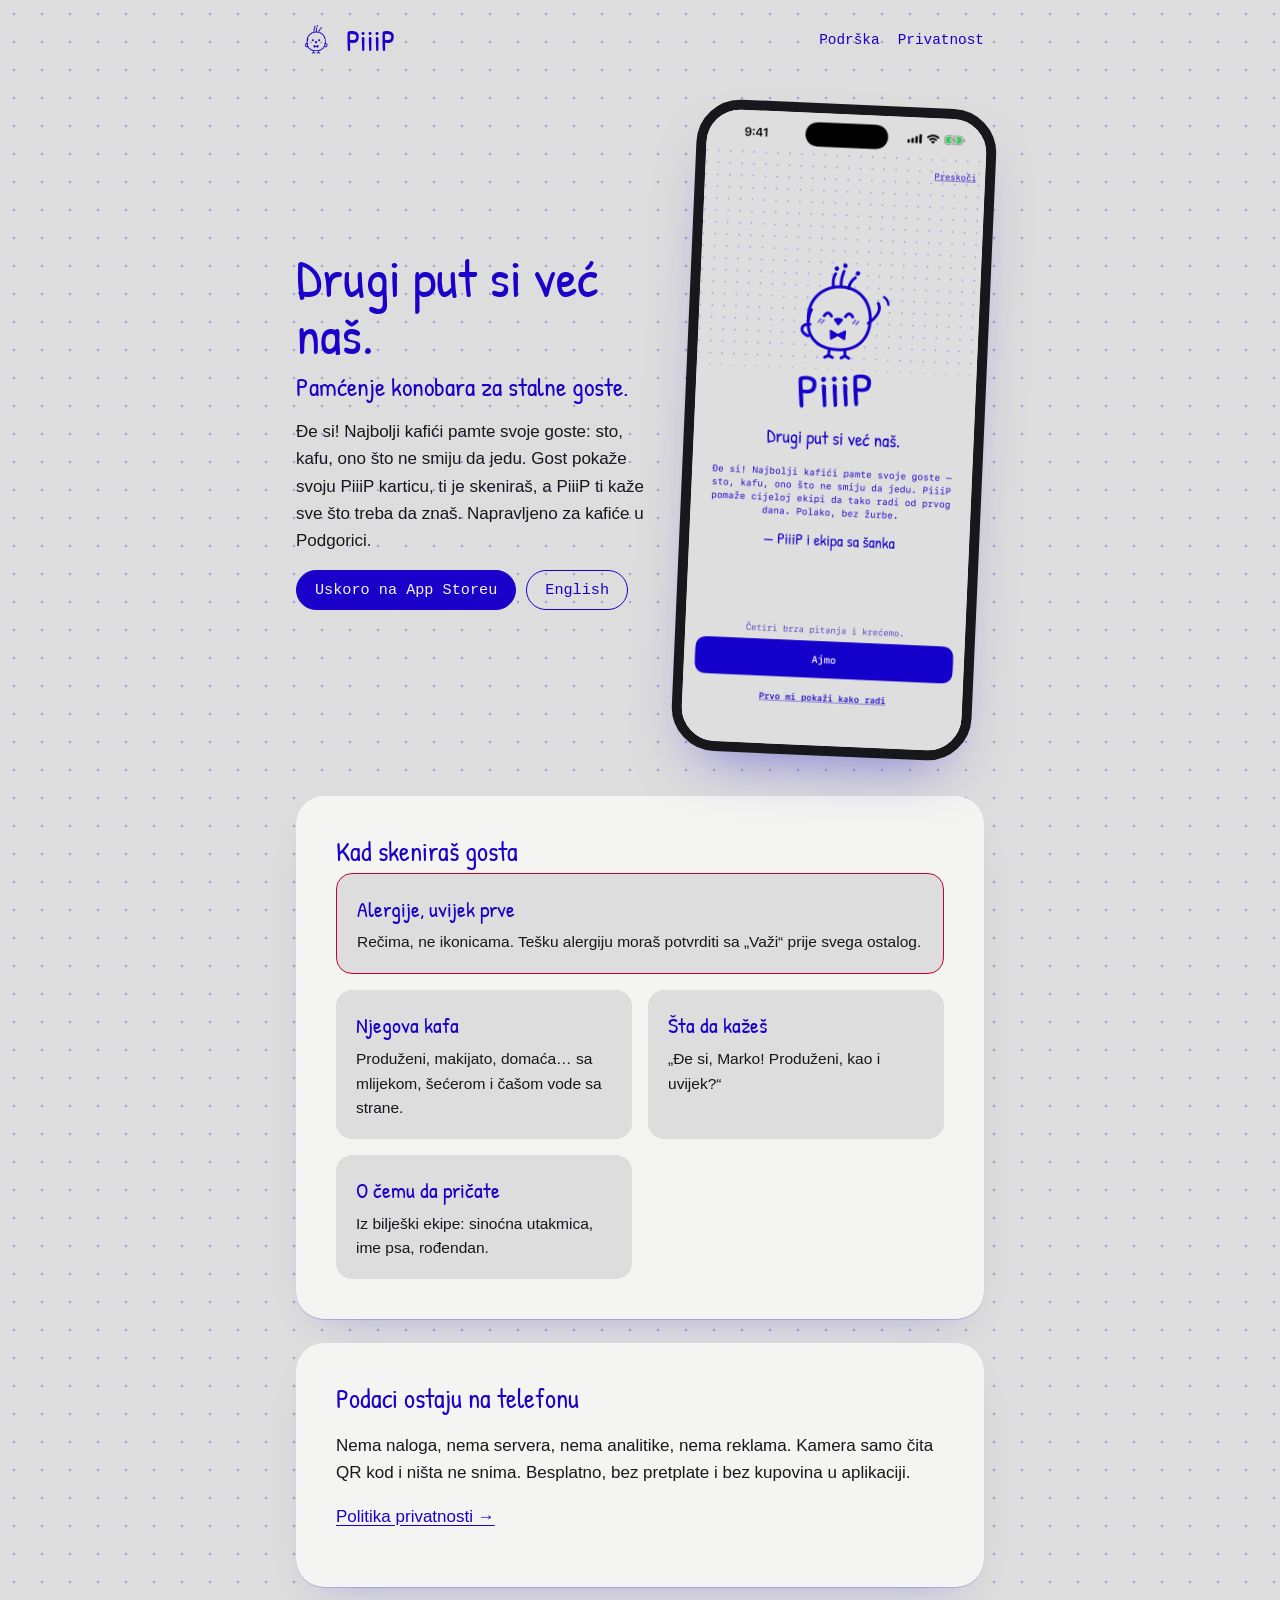
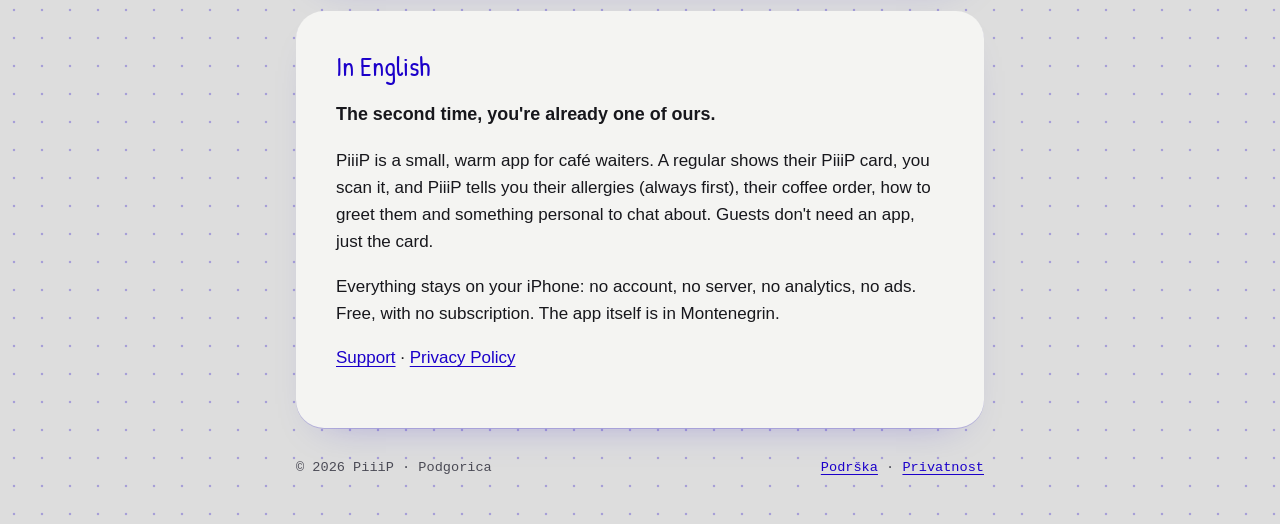
==== index.html @ 48791858 "feat: PiiiP landing, privacy policy and support pages Co-Authored-By: Claude Opus 5.5 <noreply@anthr" ====
<!doctype html>
<html lang="sr-Latn-ME">
<head>
<meta charset="utf-8">
<meta name="viewport" content="width=device-width, initial-scale=1">
<title>PiiiP – Drugi put si već naš</title>
<meta name="description" content="PiiiP je mala aplikacija za konobare: skeniraš karticu stalnog gosta i znaš njegovu kafu, alergije i šta da ga pitaš. / A small app for waiters: scan a regular's card and know their coffee, allergies and what to chat about.">
<link rel="icon" type="image/png" href="assets/favicon.png">
<link rel="apple-touch-icon" href="assets/apple-touch-icon.png">
<link rel="preconnect" href="https://fonts.googleapis.com">
<link rel="preconnect" href="https://fonts.gstatic.com" crossorigin>
<link rel="stylesheet" href="https://fonts.googleapis.com/css2?family=Patrick+Hand&display=swap">
<link rel="stylesheet" href="assets/site.css">
</head>
<body>
<header class="site-head">
  <div class="wrap">
    <a class="brand" href="./"><img src="assets/icon.png" width="40" height="40" alt=""><span>PiiiP</span></a>
    <nav class="site-nav" aria-label="Glavni meni">
      <a href="support/">Podrška</a>
      <a href="privacy/">Privatnost</a>
    </nav>
  </div>
</header>

<main class="wrap">
  <section class="hero" aria-labelledby="hero-title">
    <div>
      <h1 id="hero-title">Drugi put si već naš.</h1>
      <p class="tagline">Pamćenje konobara za stalne goste.</p>
      <p>Đe si! Najbolji kafići pamte svoje goste: sto, kafu, ono što ne smiju da jedu. Gost pokaže svoju PiiiP karticu, ti je skeniraš, a PiiiP ti kaže sve što treba da znaš. Napravljeno za kafiće u Podgorici.</p>
      <div class="badge-row">
        <span class="pill solid">Uskoro na App Storeu</span>
        <a class="pill ghost" href="#en">English</a>
      </div>
    </div>
    <div class="phone">
      <img src="assets/screen-welcome.png" width="600" height="1303" alt="PiiiP, ptić sa leptir mašnom, na uvodnom ekranu: „Drugi put si već naš.“" fetchpriority="high">
    </div>
  </section>

  <section class="card" aria-labelledby="how-title">
    <h2 id="how-title" style="margin-top:0">Kad skeniraš gosta</h2>
    <ul class="features">
      <li><h3>Alergije, uvijek prve</h3><p>Rečima, ne ikonicama. Tešku alergiju moraš potvrditi sa „Važi“ prije svega ostalog.</p></li>
      <li><h3>Njegova kafa</h3><p>Produženi, makijato, domaća… sa mlijekom, šećerom i čašom vode sa strane.</p></li>
      <li><h3>Šta da kažeš</h3><p>„Đe si, Marko! Produženi, kao i uvijek?“</p></li>
      <li><h3>O čemu da pričate</h3><p>Iz bilješki ekipe: sinoćna utakmica, ime psa, rođendan.</p></li>
    </ul>
  </section>

  <section class="card" aria-labelledby="data-title">
    <h2 id="data-title" style="margin-top:0">Podaci ostaju na telefonu</h2>
    <p>Nema naloga, nema servera, nema analitike, nema reklama. Kamera samo čita QR kod i ništa ne snima. Besplatno, bez pretplate i bez kupovina u aplikaciji.</p>
    <p><a href="privacy/">Politika privatnosti →</a></p>
  </section>

  <section id="en" class="card" lang="en" aria-labelledby="en-title">
    <h2 id="en-title" style="margin-top:0">In English</h2>
    <p class="lead">The second time, you're already one of ours.</p>
    <p>PiiiP is a small, warm app for café waiters. A regular shows their PiiiP card, you scan it, and PiiiP tells you their allergies (always first), their coffee order, how to greet them and something personal to chat about. Guests don't need an app, just the card.</p>
    <p>Everything stays on your iPhone: no account, no server, no analytics, no ads. Free, with no subscription. The app itself is in Montenegrin.</p>
    <p><a href="support/#en">Support</a> · <a href="privacy/#en">Privacy Policy</a></p>
  </section>
</main>

<footer class="site-foot">
  <div class="wrap">
    <span>© 2026 PiiiP · Podgorica</span>
    <span><a href="support/">Podrška</a> · <a href="privacy/">Privatnost</a></span>
  </div>
</footer>
</body>
</html>
---- assets/site.css ----
/* PiiiP site: grey paper, one cobalt ink, hand-lettered display. Same rules as the app. */
:root {
  --paper: #DDDDDD;
  --card: #F4F4F2;
  --ink: #1B00CA;
  --ink-soft: rgba(27, 0, 202, 0.55);
  --dot: rgba(27, 0, 202, 0.28);
  --text: #17171C;
  --soft: #4A4A55;
  --rule: rgba(27, 0, 202, 0.18);
  --todo-bg: #FFF3B0;
  --todo-text: #3A3000;

  --font-hand: "Patrick Hand", "Comic Sans MS", cursive;
  --font-body: -apple-system, BlinkMacSystemFont, "Segoe UI", Roboto, "Helvetica Neue", Arial, sans-serif;
  --font-mono: ui-monospace, "SF Mono", Menlo, Consolas, monospace;

  --radius-tile: 16px;
  --radius-card: 28px;
  --ease-out: cubic-bezier(0.16, 1, 0.3, 1);
  color-scheme: light dark;
}

@media (prefers-color-scheme: dark) {
  :root:not([data-theme="light"]) {
    --paper: #14141A;
    --card: #1E1E26;
    --ink: #A9A0FF;
    --ink-soft: rgba(169, 160, 255, 0.6);
    --dot: rgba(169, 160, 255, 0.22);
    --text: #EDEDF2;
    --soft: #B4B4C0;
    --rule: rgba(169, 160, 255, 0.22);
    --todo-bg: #4A4000;
    --todo-text: #FFF3B0;
  }
}

* { box-sizing: border-box; }

body {
  margin: 0;
  background-color: var(--paper);
  background-image: radial-gradient(var(--dot) 1.4px, transparent 1.6px);
  background-size: 28px 28px;
  color: var(--text);
  font: 17px/1.6 var(--font-body);
  -webkit-font-smoothing: antialiased;
}

a { color: var(--ink); text-underline-offset: 3px; }
a:hover { text-decoration-thickness: 2px; }
a:focus-visible { outline: 2px solid var(--ink); outline-offset: 3px; border-radius: 4px; }

.wrap { max-width: 720px; margin: 0 auto; padding: 0 16px; }

/* Header */
.site-head { padding: 20px 0; }
.site-head .wrap { display: flex; align-items: center; justify-content: space-between; gap: 16px; }
.brand { display: flex; align-items: center; gap: 10px; text-decoration: none; }
.brand img { width: 40px; height: 40px; border-radius: 10px; }
.brand span { font: 1.9rem/1 var(--font-hand); color: var(--ink); }
.site-nav { display: flex; gap: 18px; font: 0.9rem var(--font-mono); }
.site-nav a { text-decoration: none; }
.site-nav a[aria-current="page"] { text-decoration: underline; }

/* Cards */
.card {
  background: var(--card);
  border-radius: var(--radius-card);
  padding: 32px 24px;
  margin-bottom: 24px;
  box-shadow: 0 1px 0 var(--rule), 0 18px 40px -28px rgba(27, 0, 202, 0.35);
}
@media (min-width: 600px) { .card { padding: 40px 40px; } }

h1, h2, h3 { font-family: var(--font-hand); color: var(--ink); font-weight: 400; }
h1 { font-size: clamp(2.4rem, 1.6rem + 3vw, 3.4rem); line-height: 1.05; margin: 0 0 8px; }
h2 { font-size: 1.7rem; line-height: 1.15; margin: 32px 0 6px; }
h3 { font-size: 1.35rem; margin: 24px 0 4px; }

.meta { font: 0.85rem var(--font-mono); color: var(--soft); margin: 0 0 20px; }
.lead { font-size: 1.12rem; font-weight: 600; }
.soft { color: var(--soft); }
ul { padding-left: 1.2em; }
li + li { margin-top: 4px; }

.lang-switch { font: 0.9rem var(--font-mono); margin: 8px 0 20px; }

.todo { background: var(--todo-bg); color: var(--todo-text); padding: 0 4px; border-radius: 4px; }

/* Landing */
.hero { display: grid; gap: 32px; align-items: center; padding: 24px 0 40px; }
@media (min-width: 720px) { .hero { grid-template-columns: 1.15fr 0.85fr; } }
.hero .tagline { font: 1.6rem/1.2 var(--font-hand); color: var(--ink); margin: 0 0 16px; }
.hero p { margin: 0 0 16px; }
.phone {
  justify-self: center;
  width: min(300px, 80vw);
  aspect-ratio: 600 / 1303;
  border-radius: 44px;
  border: 10px solid #17171C;
  overflow: hidden;
  background: var(--card);
  transform: rotate(2.5deg);
  box-shadow: 0 30px 60px -30px rgba(27, 0, 202, 0.5);
  transition: transform 500ms var(--ease-out);
}
.phone:hover { transform: rotate(0deg) translateY(-4px); }
.phone img { width: 100%; height: 100%; display: block; object-fit: cover; }

.badge-row { display: flex; flex-wrap: wrap; gap: 10px; margin-top: 8px; }
.pill {
  display: inline-block;
  padding: 10px 18px;
  border-radius: 999px;
  font: 0.95rem var(--font-mono);
  text-decoration: none;
  border: 1.5px solid var(--ink);
  transition: transform 150ms var(--ease-out), background-color 150ms;
}
.pill:active { transform: scale(0.97); }
.pill.solid { background: var(--ink); color: var(--card); }
.pill.solid:hover { background: var(--text); border-color: var(--text); }
.pill.ghost:hover { background: var(--rule); }

.features { display: grid; gap: 16px; margin: 0; padding: 0; list-style: none; }
@media (min-width: 600px) { .features { grid-template-columns: 1fr 1fr; } }
.features li { background: var(--paper); border-radius: var(--radius-tile); padding: 18px 20px; margin: 0; }
.features li:first-child { grid-column: 1 / -1; border: 1.5px solid #D2002A; }
.features h3 { margin: 0 0 4px; }
.features p { margin: 0; font-size: 0.97rem; }

/* FAQ */
details { border-top: 1px solid var(--rule); padding: 14px 0; }
details:last-of-type { border-bottom: 1px solid var(--rule); }
summary { cursor: pointer; font: 1.3rem/1.3 var(--font-hand); color: var(--ink); list-style: none; }
summary::-webkit-details-marker { display: none; }
summary::before { content: "+"; display: inline-block; width: 1.2em; transition: transform 200ms var(--ease-out); }
details[open] summary::before { transform: rotate(45deg); }
details p { margin: 8px 0 0 1.2em; }

/* Footer */
.site-foot { padding: 8px 0 48px; font: 0.85rem var(--font-mono); color: var(--soft); }
.site-foot .wrap { display: flex; flex-wrap: wrap; gap: 8px 20px; justify-content: space-between; }

@media (prefers-reduced-motion: reduce) {
  *, *::before { transition: none !important; }
  .phone { transform: none; }
}
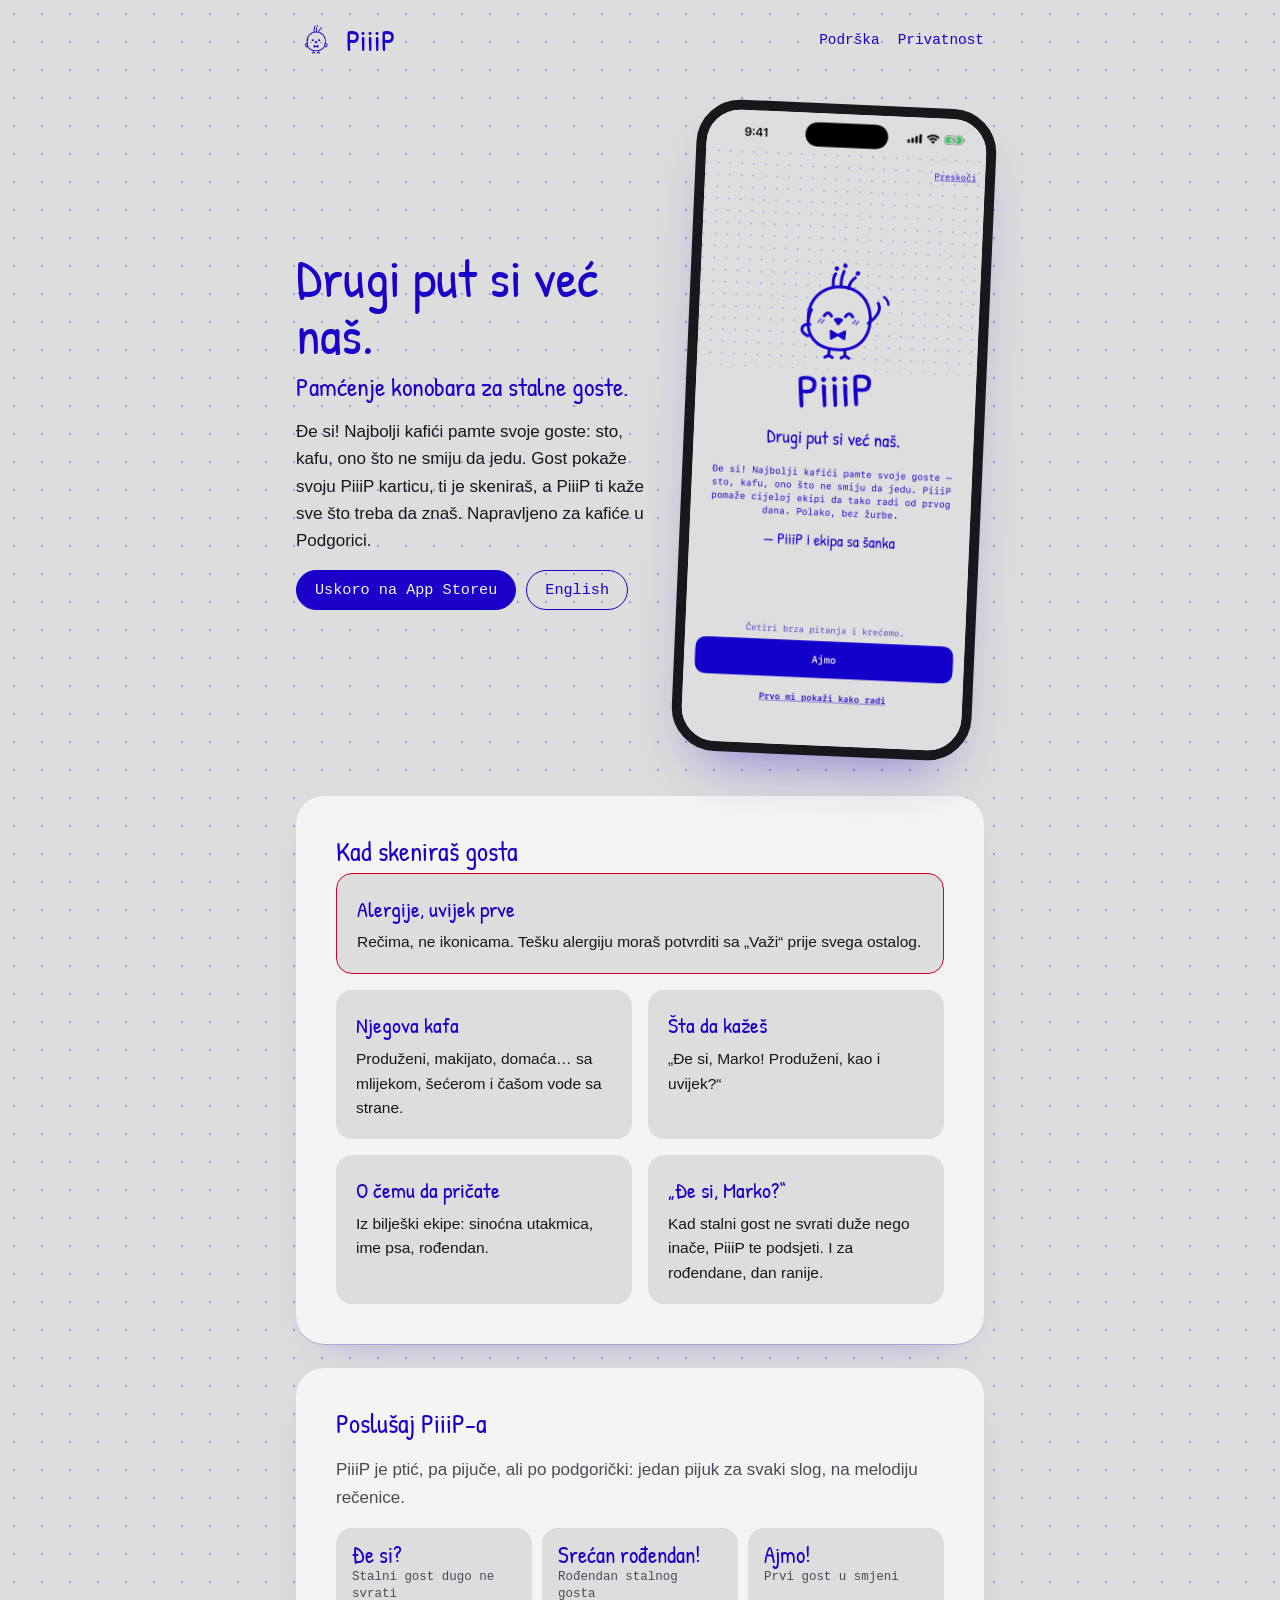
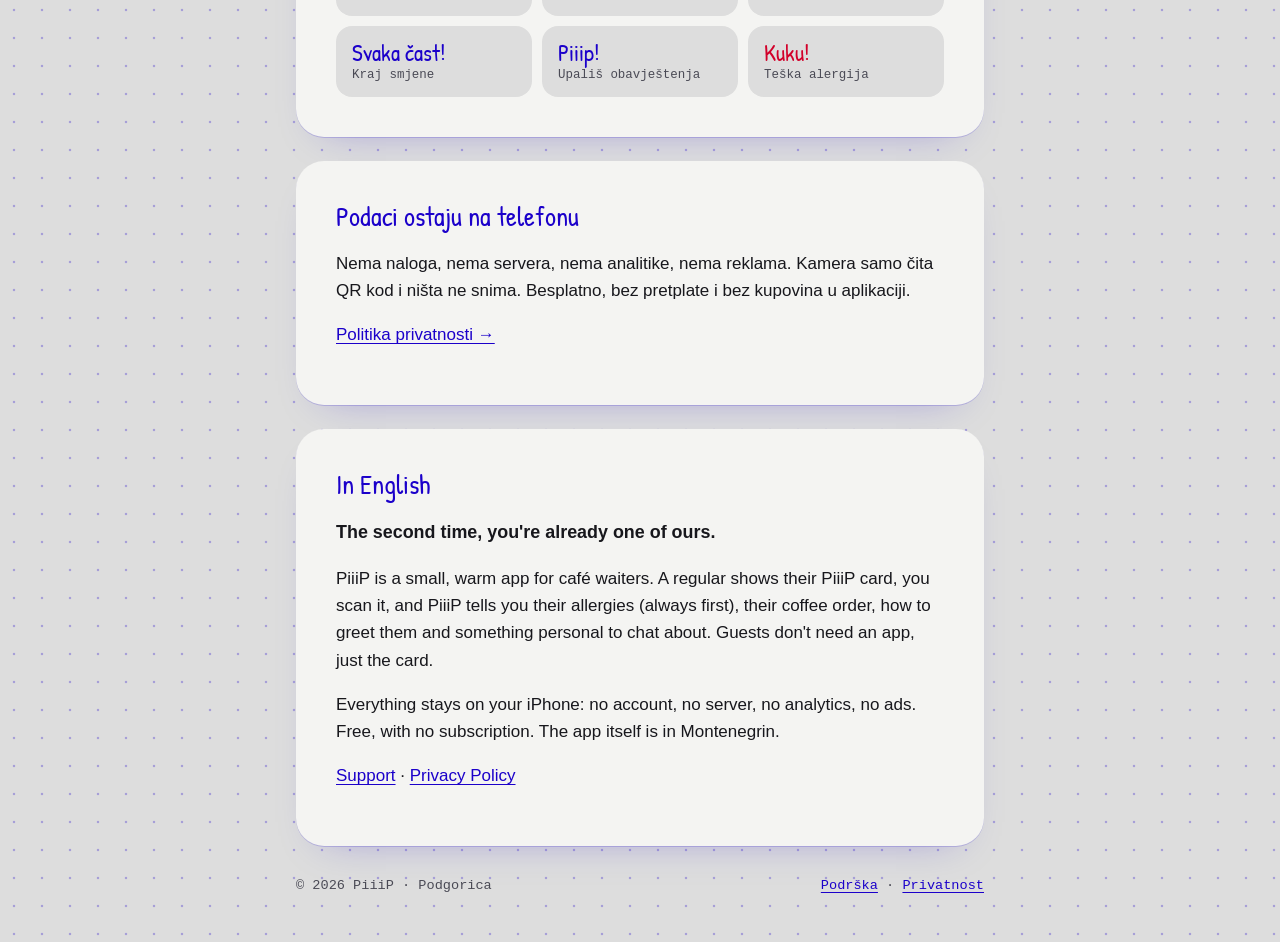
==== commit 5a4b264f: "feat: PiiiP's phrasebook with sounds, Đe si reminders in privacy and support Co-Authored-By: Claude " ====
--- a/index.html
+++ b/index.html
@@ -46,7 +46,21 @@
       <li><h3>Njegova kafa</h3><p>Produženi, makijato, domaća… sa mlijekom, šećerom i čašom vode sa strane.</p></li>
       <li><h3>Šta da kažeš</h3><p>„Đe si, Marko! Produženi, kao i uvijek?“</p></li>
       <li><h3>O čemu da pričate</h3><p>Iz bilješki ekipe: sinoćna utakmica, ime psa, rođendan.</p></li>
+      <li><h3>„Đe si, Marko?“</h3><p>Kad stalni gost ne svrati duže nego inače, PiiiP te podsjeti. I za rođendane, dan ranije.</p></li>
     </ul>
+  </section>
+
+  <section class="card" aria-labelledby="hear-title">
+    <h2 id="hear-title" style="margin-top:0">Poslušaj PiiiP-a</h2>
+    <p class="soft">PiiiP je ptić, pa pijuče, ali po podgorički: jedan pijuk za svaki slog, na melodiju rečenice.</p>
+    <div class="phrases">
+      <button class="phrase" type="button" data-sound="dje-si"><span>Đe si?</span><small>Stalni gost dugo ne svrati</small></button>
+      <button class="phrase" type="button" data-sound="rodjendan"><span>Srećan rođendan!</span><small>Rođendan stalnog gosta</small></button>
+      <button class="phrase" type="button" data-sound="ajmo"><span>Ajmo!</span><small>Prvi gost u smjeni</small></button>
+      <button class="phrase" type="button" data-sound="svaka-cast"><span>Svaka čast!</span><small>Kraj smjene</small></button>
+      <button class="phrase" type="button" data-sound="piiip"><span>Piiip!</span><small>Upališ obavještenja</small></button>
+      <button class="phrase alert" type="button" data-sound="kuku"><span>Kuku!</span><small>Teška alergija</small></button>
+    </div>
   </section>
 
   <section class="card" aria-labelledby="data-title">
@@ -70,5 +84,23 @@
     <span><a href="support/">Podrška</a> · <a href="privacy/">Privatnost</a></span>
   </div>
 </footer>
+<script>
+  // Tap a phrase to hear it. One sound at a time; a second tap restarts it.
+  (function () {
+    var current = null;
+    document.querySelectorAll('[data-sound]').forEach(function (button) {
+      var audio = new Audio('assets/sounds/' + button.dataset.sound + '.m4a');
+      audio.preload = 'none';
+      audio.addEventListener('ended', function () { button.classList.remove('playing'); });
+      button.addEventListener('click', function () {
+        if (current && current !== audio) current.pause();
+        document.querySelectorAll('.phrase.playing').forEach(function (b) { b.classList.remove('playing'); });
+        current = audio;
+        audio.currentTime = 0;
+        audio.play().then(function () { button.classList.add('playing'); }).catch(function () {});
+      });
+    });
+  })();
+</script>
 </body>
 </html>
--- a/assets/site.css
+++ b/assets/site.css
@@ -131,6 +131,24 @@
 .features h3 { margin: 0 0 4px; }
 .features p { margin: 0; font-size: 0.97rem; }
 
+/* Phrasebook: tap to hear PiiiP */
+.phrases { display: grid; grid-template-columns: repeat(auto-fill, minmax(150px, 1fr)); gap: 10px; margin-top: 16px; }
+.phrase {
+  display: flex; flex-direction: column; align-items: flex-start; gap: 2px;
+  padding: 14px 16px; border: 0; border-radius: var(--radius-tile);
+  background: var(--paper); color: var(--ink); text-align: left; cursor: pointer;
+  font: inherit; transition: transform 150ms var(--ease-out), box-shadow 200ms var(--ease-out);
+}
+.phrase span { font: 1.45rem/1.1 var(--font-hand); }
+.phrase small { font: 0.78rem/1.3 var(--font-mono); color: var(--soft); }
+.phrase:hover { box-shadow: inset 0 0 0 1.5px var(--ink); }
+.phrase:active { transform: scale(0.97); }
+.phrase:focus-visible { outline: 2px solid var(--ink); outline-offset: 3px; }
+.phrase.playing { background: var(--ink); }
+.phrase.playing span, .phrase.playing small { color: var(--card); }
+.phrase.alert span { color: #D2002A; }
+.phrase.alert.playing { background: #D2002A; }
+
 /* FAQ */
 details { border-top: 1px solid var(--rule); padding: 14px 0; }
 details:last-of-type { border-bottom: 1px solid var(--rule); }
